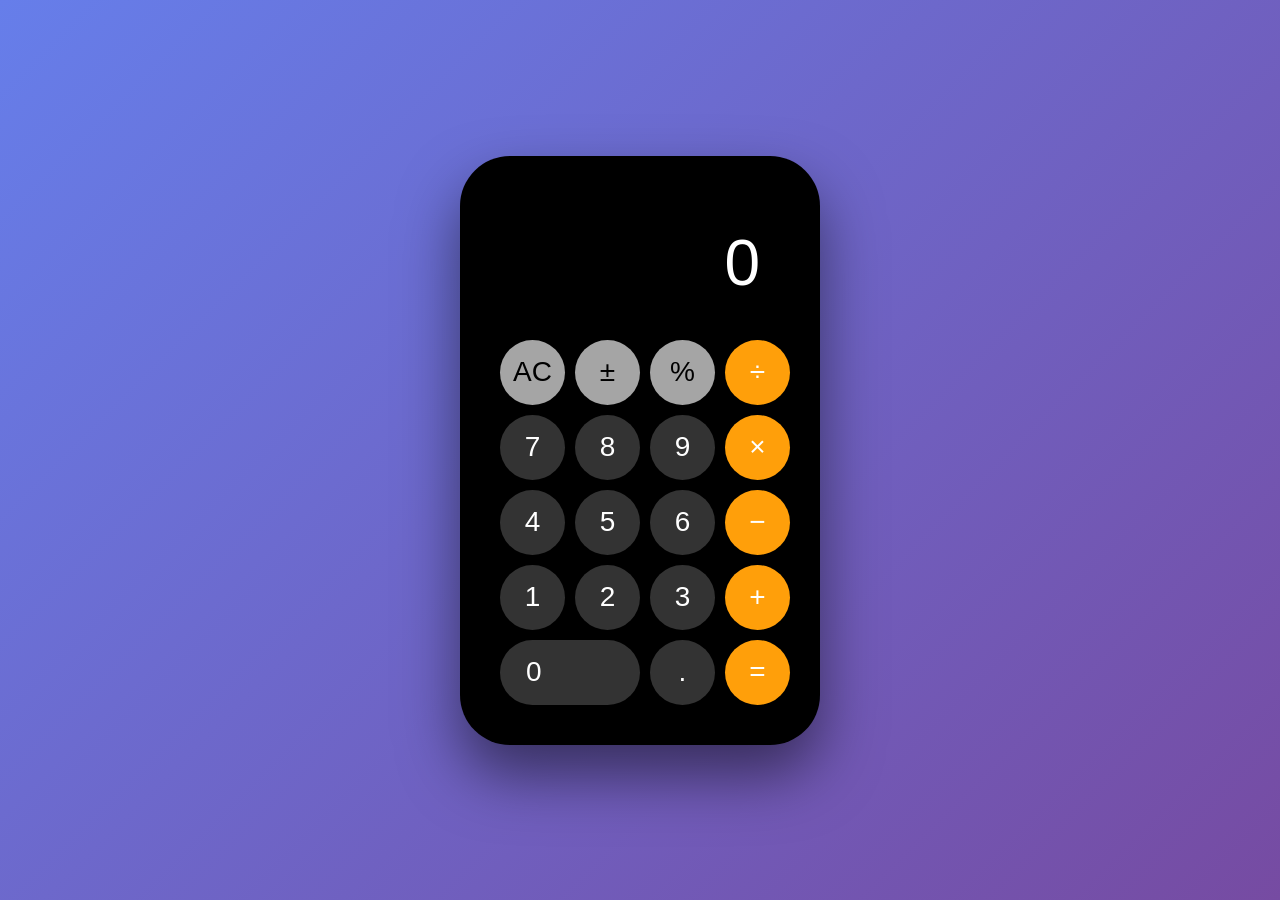
==== cal/index.html @ 97729c72 "cal" ====
<!DOCTYPE html>
<html lang="en">
<head>
    <meta charset="UTF-8">
    <meta name="viewport" content="width=device-width, initial-scale=1.0">
    <title>iPhone Calculator</title>
    <link rel="stylesheet" href="style.css">
</head>
<body>
    <div class="phone-frame">
        <div class="calculator">
            <div class="display">
                <div class="display-text">0</div>
            </div>
            <div class="buttons">
                <!-- Row 1 -->
                <button class="btn function" data-action="clear">AC</button>
                <button class="btn function" data-action="negate">±</button>
                <button class="btn function" data-action="percent">%</button>
                <button class="btn operator" data-action="divide">÷</button>
                
                <!-- Row 2 -->
                <button class="btn number" data-number="7">7</button>
                <button class="btn number" data-number="8">8</button>
                <button class="btn number" data-number="9">9</button>
                <button class="btn operator" data-action="multiply">×</button>
                
                <!-- Row 3 -->
                <button class="btn number" data-number="4">4</button>
                <button class="btn number" data-number="5">5</button>
                <button class="btn number" data-number="6">6</button>
                <button class="btn operator" data-action="subtract">−</button>
                
                <!-- Row 4 -->
                <button class="btn number" data-number="1">1</button>
                <button class="btn number" data-number="2">2</button>
                <button class="btn number" data-number="3">3</button>
                <button class="btn operator" data-action="add">+</button>
                
                <!-- Row 5 -->
                <button class="btn number zero" data-number="0">0</button>
                <button class="btn number" data-action="decimal">.</button>
                <button class="btn operator" data-action="equals">=</button>
            </div>
        </div>
    </div>
    <script src="script.js"></script>
</body>
</html>
---- cal/style.css ----
* {
    margin: 0;
    padding: 0;
    box-sizing: border-box;
}

body {
    font-family: -apple-system, BlinkMacSystemFont, 'Segoe UI', Roboto, Oxygen, Ubuntu, sans-serif;
    display: flex;
    justify-content: center;
    align-items: center;
    min-height: 100vh;
    background: linear-gradient(135deg, #667eea 0%, #764ba2 100%);
}

.phone-frame {
    background: #000;
    border-radius: 50px;
    padding: 20px;
    box-shadow: 0 30px 60px rgba(0, 0, 0, 0.5);
}

.calculator {
    width: 320px;
    background: #000;
    border-radius: 30px;
    padding: 20px;
}

.display {
    background: #000;
    padding: 30px 20px;
    margin-bottom: 10px;
    border-radius: 10px;
    text-align: right;
    min-height: 100px;
    display: flex;
    align-items: flex-end;
    justify-content: flex-end;
}

.display-text {
    color: #fff;
    font-size: 64px;
    font-weight: 300;
    overflow: hidden;
    text-overflow: ellipsis;
    white-space: nowrap;
    max-width: 100%;
}

.buttons {
    display: grid;
    grid-template-columns: repeat(4, 1fr);
    gap: 10px;
}

.btn {
    border: none;
    border-radius: 50%;
    font-size: 28px;
    font-weight: 400;
    cursor: pointer;
    transition: all 0.1s ease;
    outline: none;
    width: 65px;
    height: 65px;
    display: flex;
    align-items: center;
    justify-content: center;
}

.btn:active {
    transform: scale(0.95);
    opacity: 0.7;
}

/* Number buttons - dark gray */
.btn.number {
    background: #333;
    color: #fff;
}

.btn.number:hover {
    background: #4a4a4a;
}

/* Function buttons - light gray */
.btn.function {
    background: #a5a5a5;
    color: #000;
}

.btn.function:hover {
    background: #d4d4d4;
}

/* Operator buttons - orange */
.btn.operator {
    background: #ff9f0a;
    color: #fff;
}

.btn.operator:hover {
    background: #ffb143;
}

.btn.operator.active {
    background: #fff;
    color: #ff9f0a;
}

/* Zero button spans 2 columns */
.btn.zero {
    grid-column: span 2;
    border-radius: 50px;
    width: 140px; /* 65px * 2 + 10px gap */
    justify-content: flex-start;
    padding-left: 26px;
}

/* Responsive adjustments */
@media (max-width: 400px) {
    .calculator {
        width: 280px;
    }
    
    .display-text {
        font-size: 48px;
    }
    
    .btn {
        font-size: 24px;
    }
}
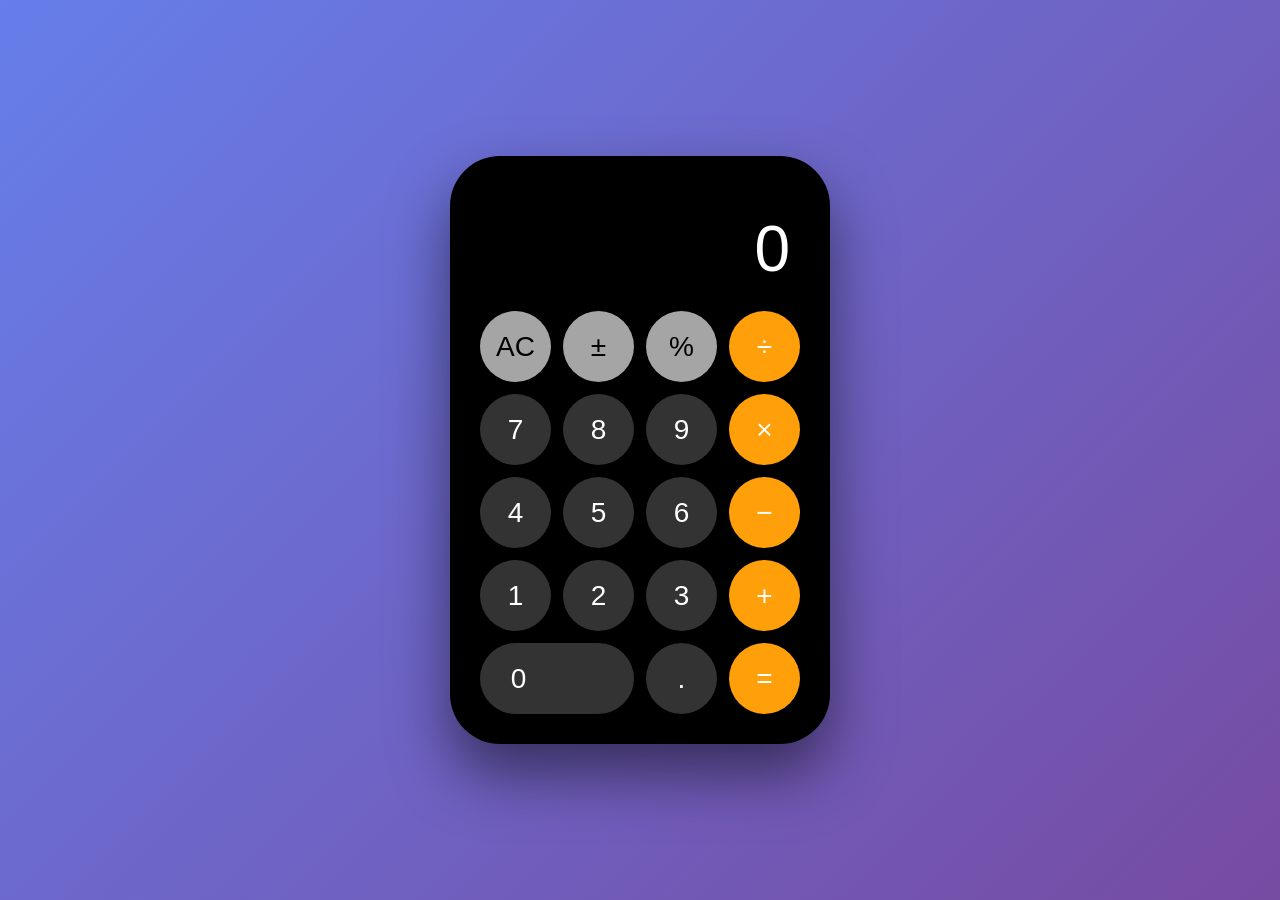
==== commit f04b18e8: "cal" ====
--- a/cal/index.html
+++ b/cal/index.html
@@ -8,6 +8,7 @@
 </head>
 <body>
     <div class="phone-frame">
+        <canvas id="fireworks"></canvas>
         <div class="calculator">
             <div class="display">
                 <div class="display-text">0</div>
--- a/cal/style.css
+++ b/cal/style.css
@@ -18,22 +18,37 @@
     border-radius: 50px;
     padding: 20px;
     box-shadow: 0 30px 60px rgba(0, 0, 0, 0.5);
+    max-width: 100%;
+    width: 380px;
+    margin: 10px;
+    position: relative;
+    overflow: hidden;
+}
+
+#fireworks {
+    position: absolute;
+    top: 0;
+    left: 0;
+    width: 100%;
+    height: 100%;
+    pointer-events: none;
+    z-index: 10;
 }
 
 .calculator {
-    width: 320px;
+    width: 100%;
     background: #000;
     border-radius: 30px;
-    padding: 20px;
+    padding: 10px;
 }
 
 .display {
     background: #000;
-    padding: 30px 20px;
-    margin-bottom: 10px;
+    padding: 20px 10px;
+    margin-bottom: 5px;
     border-radius: 10px;
     text-align: right;
-    min-height: 100px;
+    min-height: 120px;
     display: flex;
     align-items: flex-end;
     justify-content: flex-end;
@@ -41,7 +56,7 @@
 
 .display-text {
     color: #fff;
-    font-size: 64px;
+    font-size: clamp(40px, 15vw, 64px);
     font-weight: 300;
     overflow: hidden;
     text-overflow: ellipsis;
@@ -52,27 +67,27 @@
 .buttons {
     display: grid;
     grid-template-columns: repeat(4, 1fr);
-    gap: 10px;
+    gap: 12px;
 }
 
 .btn {
     border: none;
     border-radius: 50%;
-    font-size: 28px;
+    font-size: clamp(20px, 6vw, 28px);
     font-weight: 400;
     cursor: pointer;
     transition: all 0.1s ease;
     outline: none;
-    width: 65px;
-    height: 65px;
+    width: 100%;
+    aspect-ratio: 1 / 1;
     display: flex;
     align-items: center;
     justify-content: center;
 }
 
 .btn:active {
-    transform: scale(0.95);
-    opacity: 0.7;
+    transform: scale(0.92);
+    opacity: 0.8;
 }
 
 /* Number buttons - dark gray */
@@ -114,22 +129,34 @@
 .btn.zero {
     grid-column: span 2;
     border-radius: 50px;
-    width: 140px; /* 65px * 2 + 10px gap */
+    aspect-ratio: auto;
+    height: 100%;
     justify-content: flex-start;
-    padding-left: 26px;
+    padding-left: 20%;
 }
 
 /* Responsive adjustments */
-@media (max-width: 400px) {
-    .calculator {
-        width: 280px;
+@media (max-width: 480px) {
+    .phone-frame {
+        border-radius: 0;
+        padding: 10px;
+        margin: 0;
+        width: 100vw;
+        height: 100vh;
+        display: flex;
+        flex-direction: column;
+        justify-content: center;
     }
     
-    .display-text {
-        font-size: 48px;
+    .calculator {
+        padding: 5px;
     }
-    
-    .btn {
-        font-size: 24px;
+
+    .display {
+        min-height: 150px;
+    }
+
+    .buttons {
+        gap: 8px;
     }
 }
